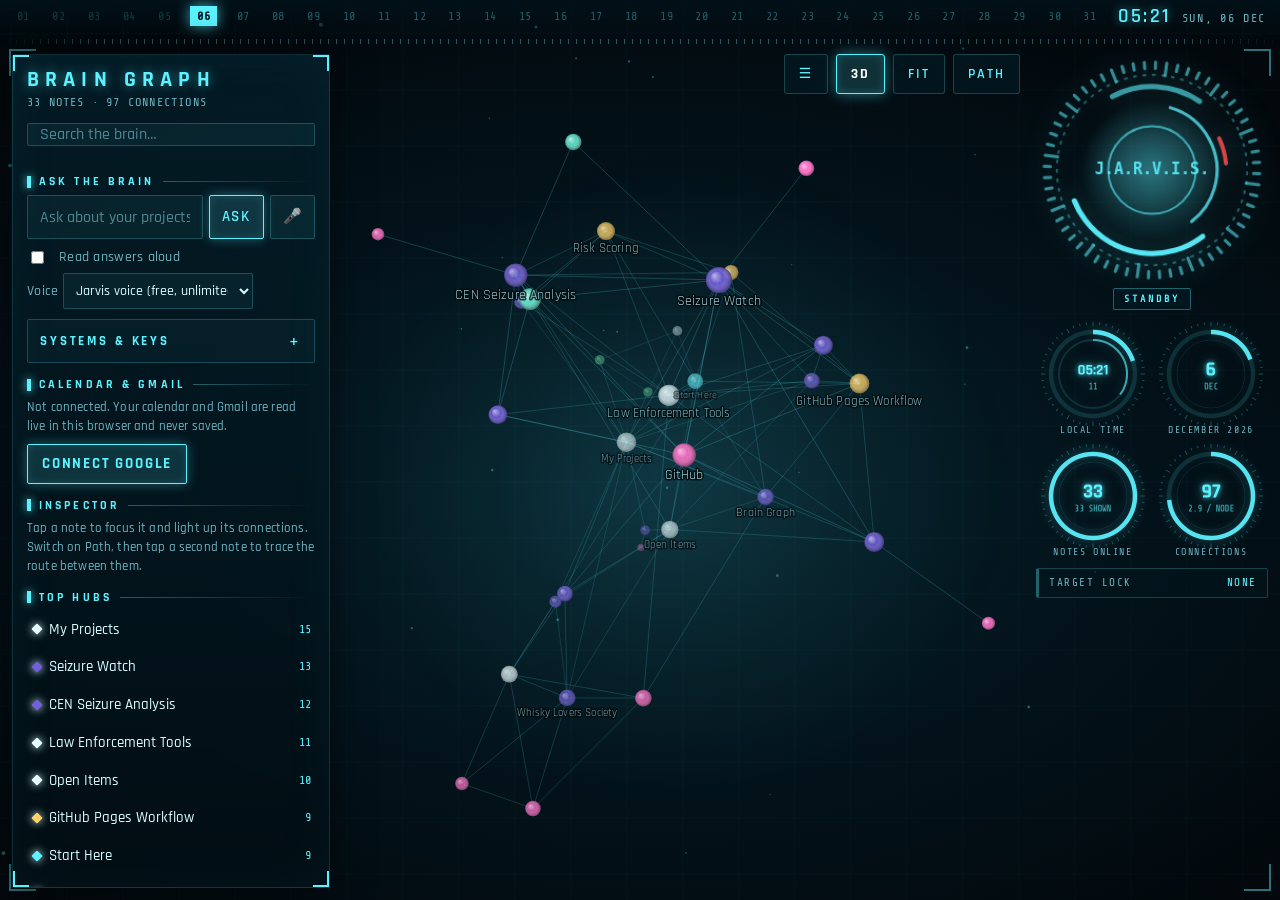
==== site/index.html @ 8e0b2a88 "Voice: never select the iPad "playback" audio session; open the mic in auto, retry as play-and-recor" ====
<!doctype html>
<html lang="en">
<head>
<meta charset="utf-8">
<meta name="viewport" content="width=device-width, initial-scale=1, viewport-fit=cover, maximum-scale=1">
<meta name="apple-mobile-web-app-capable" content="yes">
<meta name="apple-mobile-web-app-status-bar-style" content="black-translucent">
<meta name="apple-mobile-web-app-title" content="Brain">
<meta name="theme-color" content="#07090d">
<title>Brain Graph</title>
<link rel="preconnect" href="https://fonts.googleapis.com"><link rel="preconnect" href="https://fonts.gstatic.com" crossorigin>
<link rel="stylesheet" href="https://fonts.googleapis.com/css2?family=Rajdhani:wght@500;600;700&family=Share+Tech+Mono&display=swap">
<link rel="stylesheet" href="style.css?v=58">
<link rel="stylesheet" href="hud.css?v=58">
</head>
<body>
<canvas id="hudbg"></canvas>
<canvas id="c"></canvas>

<div id="ruler" aria-hidden="true">
  <div id="days"></div>
  <div id="clock"><b id="clockT">--:--</b><span id="clockD"></span></div>
</div>

<div id="bar">
  <button id="btnPanel" title="Panel" aria-label="Toggle panel">☰</button>
  <button id="btn3d" title="3D view on/off" aria-pressed="true">3D</button>
  <button id="btnFit" title="Fit all">Fit</button>
  <button id="btnPath" title="Path mode: tap two notes to trace the route" aria-pressed="false">Path</button>
</div>


<div id="rail">
<button id="orb" type="button" aria-label="J.A.R.V.I.S. voice: tap to talk" title="Tap to talk">
  <canvas id="orbc" width="220" height="220"></canvas>
  <span id="orbState">STANDBY</span>
</button>
  <div class="gauges" aria-hidden="true">
    <figure><canvas class="gc" data-k="time"></canvas><figcaption>LOCAL TIME</figcaption></figure>
    <figure><canvas class="gc" data-k="date"></canvas><figcaption id="capDate">DATE</figcaption></figure>
    <figure><canvas class="gc" data-k="notes"></canvas><figcaption>NOTES ONLINE</figcaption></figure>
    <figure><canvas class="gc" data-k="links"></canvas><figcaption>CONNECTIONS</figcaption></figure>
  </div>
  <div class="lock" id="lock" aria-live="polite">TARGET LOCK <b>NONE</b></div>
  <div class="feeds" id="feeds" hidden>
    <div class="fh">MARKETS</div><div id="fMarkets"></div>
    <div class="fh">HEADLINES</div><div id="fNews"></div>
  </div>
</div>

<aside id="panel">
  <header>
    <h1>Brain Graph</h1>
    <div id="stats">loading…</div>
  </header>

  <input id="search" type="search" placeholder="Search the brain…" autocomplete="off" autocapitalize="off" spellcheck="false">
  <div id="results"></div>

  <section id="ask">
    <h2>Ask the brain</h2>
    <div id="answer"></div>
    <form id="askForm">
      <input id="askInput" type="text" placeholder="Ask about your projects…" enterkeyhint="send" autocomplete="off">
      <button type="submit" id="askGo">Ask</button>
      <button type="button" id="askMic" title="Speak">🎤</button>
    </form>
    <label class="inline"><input type="checkbox" id="speak"> Read answers aloud</label>
    <label class="voice">Voice <select id="voice" aria-label="Jarvis voice"></select></label>
    <details id="cfg" class="cfg"><summary>Systems &amp; keys</summary>
    <div class="gkbox">
      <div class="clabel2">Free AI key (Groq or Gemini)</div>
      <input id="gkKey" type="password" placeholder="gsk_... or AIza..." autocomplete="off" autocapitalize="off" spellcheck="false">
      <div class="grow"><button type="button" id="gkSave" class="gbtn">Save key</button><button type="button" id="gkClear" class="gbtn" hidden>Remove</button></div>
      <p id="gkStatus" class="voice"></p>
    </div>
    <div class="gkbox">
      <div class="clabel2">Ollama (free AI on your own PC, offline)</div>
      <input id="olUrl" type="url" placeholder="http://localhost:11434" autocomplete="off" autocapitalize="off" spellcheck="false">
      <select id="olPick" aria-label="Ollama model" hidden></select>
      <div class="grow"><button type="button" id="olSave" class="gbtn">Save and test</button><button type="button" id="olClear" class="gbtn" hidden>Turn off</button></div>
      <p id="olStatus" class="voice"></p>
    </div>
    <div class="gkbox">
      <div class="clabel2">ElevenLabs key (optional, realistic British Jarvis voice)</div>
      <input id="xiKey" type="password" placeholder="ElevenLabs API key (sk_...)" autocomplete="off" autocapitalize="off" spellcheck="false">
      <div class="grow"><button type="button" id="xiSave" class="gbtn">Save key</button><button type="button" id="xiClear" class="gbtn" hidden>Remove</button></div>
      <p id="xiStatus" class="voice"></p>
    </div>
    <div class="gkbox vsbox">
      <div class="clabel2">VoiceStudio (your own PC, optional)</div>
      <input id="vsUrl" type="url" placeholder="http://localhost:3900" autocomplete="off" autocapitalize="off" spellcheck="false">
      <select id="vsPick" aria-label="VoiceStudio voice" hidden></select>
      <input id="vsVoice" type="text" placeholder="Voice ID (or pick one above)" autocomplete="off" autocapitalize="off" spellcheck="false">
      <input id="vsKey" type="password" placeholder="API key (only if you set one)" autocomplete="off" autocapitalize="off" spellcheck="false">
      <label class="inline"><input type="checkbox" id="vsListen"> Also use VoiceStudio to hear me (speech to text)</label>
      <div class="grow"><button type="button" id="vsSave" class="gbtn">Save and test</button><button type="button" id="vsClear" class="gbtn" hidden>Remove</button></div>
      <p id="vsStatus" class="voice"></p>
    </div>
    <p id="voiceStatus" class="voice" style="color:#9fb3c8">Tap the orb to talk.</p>
    <pre id="vlog" class="voice" style="color:#7d8fa3;font:10px/1.4 ui-monospace,Menlo,monospace;white-space:pre-wrap;margin:4px 0 8px">Voice log appears here.</pre>
    <label class="voice">Microphone <select id="mic" aria-label="Microphone"><option value="">Default (tap the orb to list)</option></select></label>
    <div id="wakeBox" class="gkbox">
      <label class="inline"><input type="checkbox" id="wakeOn"> Wake Jarvis by voice (page must stay open)</label>
      <input id="wakePhrase" type="text" placeholder="hey jarvis" autocomplete="off" autocapitalize="off" spellcheck="false" aria-label="Wake phrase">
      <label class="inline"><input type="checkbox" id="wakeAny"> Desk mode: answer anything I say (no wake phrase)</label>
      <p id="wakeStatus" class="voice"></p>
    </div>
    </details>
    <div id="evcard" hidden>
      <div class="clabel">Calendar event (nothing is added until you tap Add)</div>
      <input id="eTitle" type="text" placeholder="Title" autocomplete="off">
      <label class="elab">Starts <input id="eStart" type="datetime-local"></label>
      <label class="elab">Ends <input id="eEnd" type="datetime-local"></label>
      <input id="eLoc" type="text" placeholder="Location (optional)" autocomplete="off">
      <div class="grow">
        <button type="button" id="eAdd" class="gbtn">Add</button>
        <button type="button" id="eCancel" class="gbtn">Discard</button>
      </div>
    </div>
  </section>

  <section id="google">
    <h2>Calendar &amp; Gmail</h2>
    <div id="gStatus" class="hint">Not connected.</div>
    <div id="gAgenda"></div>
    <div class="grow">
      <button type="button" id="gConnect" class="gbtn">Connect Google</button>
      <button type="button" id="gRefresh" class="gbtn" hidden>Refresh</button>
      <button type="button" id="gOut" class="gbtn" hidden>Sign out</button>
    </div>
    <div id="compose" hidden>
      <div class="clabel">Draft email (nothing is sent until you tap Send)</div>
      <input id="cTo" type="email" placeholder="To (email address)" autocomplete="off" autocapitalize="off" spellcheck="false">
      <input id="cSubj" type="text" placeholder="Subject" autocomplete="off">
      <textarea id="cBody" rows="8" placeholder="Message"></textarea>
      <div class="grow">
        <button type="button" id="cSend" class="gbtn">Send</button>
        <button type="button" id="cSave" class="gbtn">Save draft</button>
        <button type="button" id="cCancel" class="gbtn">Discard</button>
      </div>
    </div>
  </section>

  <section>
    <h2>Inspector</h2>
    <div id="inspector"></div>
  </section>

  <section>
    <h2>Top hubs</h2>
    <div id="hubs"></div>
  </section>

  <section>
    <h2>Filter</h2>
    <div id="filters"></div>
  </section>

  <section>
    <h2>Forces</h2>
    <label>Repel <input id="repel" type="range" min="60" max="1200" value="300"></label>
    <label>Link length <input id="linklen" type="range" min="15" max="150" value="45"></label>
  </section>
</aside>

<div id="toast"></div>
<script src="config.js?v=58"></script>
<script src="app.js?v=58"></script>
<script src="hud.js?v=58"></script>
<script>
/* self-update: if Safari served an old copy of this page, reload once with a fresh address */
(function () { try {
  var el = document.querySelector('script[src^="app.js"]'), cur = (el.getAttribute('src').match(/[?]v=([0-9a-zA-Z]+)/) || [])[1];
  fetch('index.html?cb=' + Date.now(), { cache: 'no-store' }).then(function (r) { return r.text(); }).then(function (t) {
    var m = t.match(new RegExp('app\\.js[?]v=([0-9a-zA-Z]+)'));
    if (m && cur && m[1] !== cur) { var u = new URL(location.href); if (u.searchParams.get('r') !== m[1]) { u.searchParams.set('r', m[1]); location.replace(u.toString()); } }
  }).catch(function () {});
} catch (e) {} })();
</script>
</body>
</html>
---- site/style.css ----
:root {
  --bg: #07090d;
  --panel: rgba(16, 20, 27, .92);
  --line: rgba(255, 255, 255, .08);
  --text: #e6e9ef;
  --muted: #8b93a3;
  --accent: #4ade80;
}
* { box-sizing: border-box; -webkit-tap-highlight-color: transparent; }
html, body {
  margin: 0; height: 100%; background: var(--bg); color: var(--text);
  font: 14px/1.45 -apple-system, BlinkMacSystemFont, "SF Pro Text", system-ui, sans-serif;
  overflow: hidden; overscroll-behavior: none;
}
canvas {
  position: fixed; inset: 0; display: block;
  touch-action: none; user-select: none; -webkit-user-select: none; cursor: grab;
}

#bar {
  position: fixed; top: calc(12px + env(safe-area-inset-top)); right: calc(12px + env(safe-area-inset-right));
  display: flex; gap: 8px; z-index: 5;
}
#bar button, .chip, #results button, #inspector button, #hubs button {
  font: inherit; color: var(--text); cursor: pointer;
}
#bar button {
  min-width: 44px; height: 44px; padding: 0 14px; border-radius: 12px;
  background: var(--panel); border: 1px solid var(--line); backdrop-filter: blur(10px);
}
#bar button[aria-pressed="true"] { background: var(--accent); color: #04130a; border-color: var(--accent); font-weight: 600; }

#panel {
  position: fixed; z-index: 4; display: flex; flex-direction: column; gap: 12px;
  background: var(--panel); border: 1px solid var(--line); backdrop-filter: blur(14px);
  padding: 14px; overflow-y: auto; -webkit-overflow-scrolling: touch;
  top: calc(12px + env(safe-area-inset-top)); left: calc(12px + env(safe-area-inset-left));
  bottom: 12px; width: 300px; border-radius: 16px; transition: transform .25s ease;
}
#panel.closed { transform: translateX(-120%); }
header h1 { font-size: 16px; margin: 0; letter-spacing: .04em; text-transform: uppercase; }
#stats { color: var(--muted); font-size: 12px; }
section h2 { margin: 0 0 6px; font-size: 11px; letter-spacing: .12em; text-transform: uppercase; color: var(--muted); font-weight: 600; }

#search {
  width: 100%; height: 44px; padding: 0 12px; border-radius: 10px; font: inherit; font-size: 16px;
  background: rgba(255, 255, 255, .05); border: 1px solid var(--line); color: var(--text);
}
#results { display: flex; flex-direction: column; }
#results button, #hubs button {
  display: flex; align-items: center; gap: 8px; width: 100%; text-align: left;
  background: none; border: 0; padding: 8px 4px; border-radius: 8px;
}
#results button:active, #hubs button:active, #hubs button:hover, #results button:hover { background: rgba(255, 255, 255, .06); }
.dot { width: 9px; height: 9px; border-radius: 50%; flex: none; }
.count { margin-left: auto; color: var(--muted); font-variant-numeric: tabular-nums; font-size: 12px; }

#inspector .hint { color: var(--muted); margin: 0; font-size: 13px; }
#inspector h3 { margin: 0 0 4px; font-size: 16px; }
#inspector .meta { display: flex; align-items: center; gap: 8px; color: var(--muted); font-size: 12px; margin-bottom: 8px; }
#inspector .excerpt { margin: 0 0 10px; color: #c3c9d6; font-size: 13px; }
#inspector .links, #inspector .path { display: flex; flex-wrap: wrap; gap: 6px; margin-bottom: 8px; }
#inspector .links button, #inspector .path button {
  background: rgba(255, 255, 255, .06); border: 1px solid var(--line); border-radius: 999px; padding: 5px 10px; font-size: 12px;
}
#inspector .path .arrow { color: var(--accent); align-self: center; }
#inspector .label { color: var(--muted); font-size: 11px; text-transform: uppercase; letter-spacing: .1em; margin: 6px 0 4px; }

#filters { display: flex; flex-wrap: wrap; gap: 6px; }
.chip {
  display: inline-flex; align-items: center; gap: 6px; padding: 7px 11px; min-height: 36px;
  border-radius: 999px; background: rgba(255, 255, 255, .06); border: 1px solid var(--line);
}
.chip.off { opacity: .35; }
.chip small { color: var(--muted); }

label { display: flex; align-items: center; justify-content: space-between; gap: 12px; color: var(--muted); font-size: 13px; margin: 8px 0; }
input[type=range] { flex: 1; max-width: 170px; accent-color: var(--accent); height: 28px; }

#answer { white-space: pre-wrap; font-size: 14px; margin-bottom: 8px; max-height: 38vh; overflow-y: auto; }
#answer:empty { display: none; }
#answer .muted { color: var(--muted); }
#answer .err { color: #fca5a5; }
#answer button {
  font: inherit; font-size: 13px; color: var(--accent); background: rgba(74, 222, 128, .12);
  border: 1px solid rgba(74, 222, 128, .35); border-radius: 999px; padding: 1px 9px; cursor: pointer;
}
#askForm { display: flex; gap: 6px; }
#askInput {
  flex: 1; min-width: 0; height: 44px; padding: 0 12px; border-radius: 10px; font: inherit; font-size: 16px;
  background: rgba(255, 255, 255, .05); border: 1px solid var(--line); color: var(--text);
}
#askForm button {
  height: 44px; min-width: 44px; padding: 0 12px; border-radius: 10px; font: inherit; color: var(--text);
  background: rgba(255, 255, 255, .08); border: 1px solid var(--line); cursor: pointer;
}
#askGo { background: var(--accent) !important; color: #04130a !important; font-weight: 600; border-color: var(--accent) !important; }
#askForm button:disabled, #askInput:disabled { opacity: .45; }
#askMic.on { background: #ef4444 !important; }
label.inline { justify-content: flex-start; margin: 8px 0 0; font-size: 12px; }

#toast {
  position: fixed; left: 50%; bottom: calc(20px + env(safe-area-inset-bottom)); transform: translate(-50%, 20px);
  background: var(--panel); border: 1px solid var(--line); padding: 10px 16px; border-radius: 12px;
  opacity: 0; pointer-events: none; transition: all .25s; z-index: 10; max-width: 90vw;
}
#toast.show { opacity: 1; transform: translate(-50%, 0); }

@media (max-width: 759px) {
  #panel {
    top: auto; left: 0; right: 0; bottom: 0; width: auto; max-height: 42vh;
    border-radius: 18px 18px 0 0; padding-bottom: calc(14px + env(safe-area-inset-bottom));
  }
  #panel.closed { transform: translateY(110%); }
}

/* ---------- J.A.R.V.I.S. orb ---------- */
#orb {
  position: fixed; z-index: 5; width: clamp(140px, 15vw, 200px); padding: 0; border: 0; background: none; cursor: pointer;
  top: 50%; transform: translateY(-50%); right: calc(12px + env(safe-area-inset-right));
  display: flex; flex-direction: column; align-items: center; gap: 2px; color: var(--accent);
}
#orbc { position: static; inset: auto; width: 100%; height: auto; aspect-ratio: 1; image-rendering: auto; display: block; cursor: pointer; touch-action: manipulation; filter: drop-shadow(0 0 10px rgba(74, 222, 128, .35)); }
#orbState {
  font: 600 9px/1 ui-monospace, "SF Mono", Menlo, monospace; letter-spacing: .22em; color: var(--muted);
  background: var(--panel); border: 1px solid var(--line); border-radius: 999px; padding: 4px 8px;
}
#orb[data-state="listening"] #orbState { color: #38bdf8; }
#orb[data-state="thinking"] #orbState { color: #fbbf24; }
#orb[data-state="speaking"] #orbState { color: var(--accent); }
#orb.live #orbc { filter: drop-shadow(0 0 16px rgba(56, 189, 248, .6)); }
#orb.live #orbState { border-color: rgba(56, 189, 248, .5); }

label.voice { margin: 6px 0 0; font-size: 12px; display: block; }
label.voice select { max-width: 100%; }
#voice { flex: 1; min-width: 0; max-width: 190px; height: 36px; border-radius: 10px; font: inherit; font-size: 14px; color: var(--text); background: rgba(255, 255, 255, .06); border: 1px solid var(--line); padding: 0 8px; }

#google .hint { color: var(--muted); font-size: 13px; margin: 0 0 8px; }
#gAgenda { font-size: 13px; color: #c3c9d6; margin-bottom: 8px; }
#gAgenda .ev { display: flex; gap: 8px; padding: 3px 0; }
#gAgenda .ev b { color: var(--accent); font-weight: 600; flex: none; min-width: 74px; font-variant-numeric: tabular-nums; }
#gAgenda .mail { color: var(--muted); margin-top: 4px; }
#google .grow { display: flex; flex-wrap: wrap; gap: 6px; }
.gbtn { height: 40px; padding: 0 14px; border-radius: 10px; font: inherit; color: var(--text); background: rgba(255,255,255,.08); border: 1px solid var(--line); cursor: pointer; }
.gbtn:not([hidden]):first-child { background: var(--accent); color: #04130a; border-color: var(--accent); font-weight: 600; }
.gbtn[hidden] { display: none; }

#compose { margin-top: 12px; display: flex; flex-direction: column; gap: 8px; }
#compose[hidden] { display: none; }
#compose .clabel { color: var(--muted); font-size: 11px; letter-spacing: .1em; text-transform: uppercase; }
#compose input, #compose textarea { width: 100%; padding: 10px 12px; border-radius: 10px; font: inherit; font-size: 16px; color: var(--text); background: rgba(255,255,255,.05); border: 1px solid var(--line); resize: vertical; }
#compose input { height: 44px; padding-top: 0; padding-bottom: 0; }
#compose .gbtn:disabled { opacity: .5; }

#evcard { margin-top: 12px; display: flex; flex-direction: column; gap: 8px; }
#evcard[hidden] { display: none; }
#evcard .clabel { color: var(--muted); font-size: 11px; letter-spacing: .1em; text-transform: uppercase; }
#evcard input { width: 100%; padding: 10px 12px; border-radius: 10px; font: inherit; font-size: 16px; color: var(--text); background: rgba(255,255,255,.05); border: 1px solid var(--line); min-height: 44px; }
#evcard .elab { font-size: 12px; color: var(--muted); display: flex; flex-direction: column; gap: 4px; }

.gkbox { margin-top: 10px; display: flex; flex-direction: column; gap: 6px; }
.gkbox .clabel2 { color: var(--muted); font-size: 11px; letter-spacing: .1em; text-transform: uppercase; }
.gkbox input { width: 100%; padding: 10px 12px; border-radius: 10px; font: inherit; font-size: 16px; color: var(--text); background: rgba(255,255,255,.05); border: 1px solid var(--line); min-height: 44px; }

/* VoiceStudio settings box */
.gkbox .grow { display: flex; flex-wrap: wrap; gap: 6px; }
.vsbox label.inline { display: flex; align-items: center; gap: 8px; margin: 2px 0; font-size: 12px; }
.vsbox label.inline input[type="checkbox"] { width: auto; min-height: 0; padding: 0; }
.vsbox .voice { margin: 2px 0 0; }

/* answers: headings, lists and follow-up buttons */
#answer .md-p, #answer .md-li { margin: 0 0 6px; white-space: normal; }
#answer .md-h { margin: 10px 0 4px; font-weight: 700; color: var(--accent); }
#answer .md-li { position: relative; padding-left: 1.5em; }
#answer .md-li::before { content: attr(data-mark); position: absolute; left: 0; color: var(--accent); }
#answer code { font-family: ui-monospace, Menlo, monospace; font-size: .92em; }
#answer .md-follow { display: flex; flex-wrap: wrap; gap: 8px; margin: 10px 0 2px; }
#answer .md-follow button { min-height: 36px; padding: 6px 14px; cursor: pointer; }
---- site/hud.css ----
/* ============================================================
   J.A.R.V.I.S. HUD skin for Brain Graph (loads after style.css)
   Cyan Stark-style heads-up display: glass panels with corner
   brackets, ruler across the top, ring gauges on the right.
   ============================================================ */
:root {
  --bg: #02080c;
  --panel: rgba(3, 20, 28, .80);
  --line: rgba(92, 242, 255, .22);
  --text: #d6fbff;
  --muted: #6db3bf;
  --accent: #5cf2ff;
  --hud: #5cf2ff;
  --hud-dim: rgba(92, 242, 255, .35);
  --warn: #ff4d4d;
  --head: "Rajdhani", "SF Pro Display", system-ui, sans-serif;
  --mono: "Share Tech Mono", ui-monospace, "SF Mono", Menlo, monospace;
  --rail-w: 232px;
}
html, body {
  background: radial-gradient(ellipse 70% 60% at 50% 55%, #07242e 0%, #03121a 55%, #02080c 100%) fixed;
  font-family: var(--head); font-size: 15px; font-weight: 500; letter-spacing: .01em;
}
#hudbg { z-index: 0; pointer-events: none; cursor: default; }
#c { z-index: 1; }

/* ---------- top ruler (day scale + clock) ---------- */
#ruler {
  position: fixed; z-index: 3; top: 0; left: 0; right: 0; height: 44px; display: flex; align-items: flex-start;
  padding: calc(6px + env(safe-area-inset-top)) 14px 0; gap: 18px; pointer-events: none;
  background: linear-gradient(180deg, rgba(2, 18, 26, .92), rgba(2, 18, 26, 0));
  font: 12px/1 var(--mono); color: var(--hud-dim);
}
#ruler::after {
  content: ""; position: absolute; left: 0; right: 0; bottom: 0; height: 5px;
  background: repeating-linear-gradient(90deg, var(--hud-dim) 0 1px, transparent 1px 8px);
  mask-image: linear-gradient(90deg, transparent, #000 8%, #000 92%, transparent);
  -webkit-mask-image: linear-gradient(90deg, transparent, #000 8%, #000 92%, transparent);
}
#days { flex: 1; display: flex; justify-content: space-between; min-width: 0; }
#days span { padding: 4px 3px; letter-spacing: .04em; }
#days span.past { opacity: .55; }
#days span.on {
  color: #00151b; background: var(--accent); box-shadow: 0 0 14px rgba(92, 242, 255, .7);
  padding: 4px 7px; font-weight: 700;
}
#clock { display: flex; align-items: baseline; gap: 10px; color: var(--accent); white-space: nowrap; }
#clock b { font: 600 20px/1 var(--head); letter-spacing: .12em; text-shadow: 0 0 10px rgba(92, 242, 255, .6); }
#clock span { color: var(--muted); letter-spacing: .14em; }

/* ---------- buttons ---------- */
#bar { top: calc(54px + env(safe-area-inset-top)); right: calc(var(--rail-w) + 28px); }
#bar button {
  background: rgba(3, 24, 33, .8); border: 1px solid var(--line); border-radius: 3px; color: var(--accent);
  font: 600 14px var(--head); letter-spacing: .14em; text-transform: uppercase; height: 40px; min-width: 40px;
}
#bar button:hover { border-color: var(--accent); }
#bar button[aria-pressed="true"] {
  background: rgba(92, 242, 255, .16); color: #fff; border-color: var(--accent);
  box-shadow: 0 0 14px rgba(92, 242, 255, .45), inset 0 0 10px rgba(92, 242, 255, .2); font-weight: 700;
}

/* ---------- left glass panel with corner brackets ---------- */
#panel {
  --b: 16px;
  top: calc(54px + env(safe-area-inset-top)); width: 318px; border-radius: 2px; gap: 14px;
  border: 1px solid rgba(92, 242, 255, .14);
  background:
    linear-gradient(var(--hud), var(--hud)) top left / var(--b) 2px no-repeat,
    linear-gradient(var(--hud), var(--hud)) top left / 2px var(--b) no-repeat,
    linear-gradient(var(--hud), var(--hud)) top right / var(--b) 2px no-repeat,
    linear-gradient(var(--hud), var(--hud)) top right / 2px var(--b) no-repeat,
    linear-gradient(var(--hud), var(--hud)) bottom left / var(--b) 2px no-repeat,
    linear-gradient(var(--hud), var(--hud)) bottom left / 2px var(--b) no-repeat,
    linear-gradient(var(--hud), var(--hud)) bottom right / var(--b) 2px no-repeat,
    linear-gradient(var(--hud), var(--hud)) bottom right / 2px var(--b) no-repeat,
    linear-gradient(180deg, rgba(4, 30, 41, .82), rgba(2, 14, 20, .88));
  box-shadow: 0 0 40px rgba(0, 0, 0, .5), inset 0 0 60px rgba(92, 242, 255, .04);
  scrollbar-width: thin; scrollbar-color: var(--hud-dim) transparent;
}
#panel::-webkit-scrollbar { width: 4px; }
#panel::-webkit-scrollbar-thumb { background: var(--hud-dim); }
header h1 { font: 700 22px/1 var(--head); letter-spacing: .28em; color: var(--accent); text-shadow: 0 0 12px rgba(92, 242, 255, .55); }
#stats { font: 12px var(--mono); letter-spacing: .1em; color: var(--muted); margin-top: 4px; text-transform: uppercase; }

section h2 {
  display: flex; align-items: center; gap: 8px; font: 700 12px var(--head); letter-spacing: .26em; color: var(--accent);
}
section h2::before { content: ""; width: 4px; height: 12px; background: var(--accent); box-shadow: 0 0 8px var(--accent); }
section h2::after { content: ""; flex: 1; height: 1px; background: linear-gradient(90deg, var(--hud-dim), transparent); }

#search, #askInput, .gkbox input, #compose input, #compose textarea, #evcard input, #voice, select {
  border-radius: 2px; background: rgba(92, 242, 255, .05); border: 1px solid var(--line); color: var(--text);
  font-family: var(--head); font-weight: 500;
}
#search:focus, #askInput:focus, .gkbox input:focus, input:focus, textarea:focus, select:focus {
  outline: none; border-color: var(--accent); box-shadow: 0 0 12px rgba(92, 242, 255, .3);
}
::placeholder { color: rgba(109, 179, 191, .7); }

/* primary actions: glowing outline instead of a solid green block */
#askGo, .gbtn:not([hidden]):first-child {
  background: rgba(92, 242, 255, .14) !important; color: var(--accent) !important; border: 1px solid var(--accent) !important;
  box-shadow: 0 0 12px rgba(92, 242, 255, .35), inset 0 0 8px rgba(92, 242, 255, .15); text-transform: uppercase; letter-spacing: .12em;
  font-weight: 700;
}
#askForm button, .gbtn { border-radius: 2px; font-family: var(--head); font-weight: 600; background: rgba(92, 242, 255, .07); color: var(--text); }
#askMic.on { background: var(--warn) !important; box-shadow: 0 0 14px rgba(255, 77, 77, .6); }

.chip, #inspector .links button, #inspector .path button {
  border-radius: 2px; background: rgba(92, 242, 255, .06); border: 1px solid var(--line); font-family: var(--head); font-weight: 600;
}
.chip:hover, #inspector .links button:hover { border-color: var(--accent); }
.chip.off { opacity: .3; }
#results button:hover, #hubs button:hover { background: rgba(92, 242, 255, .09); }
#hubs button { border-left: 2px solid transparent; }
#hubs button:hover { border-left-color: var(--accent); }
.count, .chip small { font-family: var(--mono); color: var(--accent); }
.dot { box-shadow: 0 0 8px currentColor; border-radius: 1px; transform: rotate(45deg); width: 8px; height: 8px; }

#inspector h3 { font: 700 19px var(--head); letter-spacing: .06em; color: #fff; text-shadow: 0 0 10px rgba(92, 242, 255, .5); }
#inspector .excerpt { color: #b4e6ee; }
#inspector .label { font-family: var(--mono); color: var(--accent); }
#answer .err { color: #ff8a8a; }
#answer button { border-radius: 2px; color: var(--accent); background: rgba(92, 242, 255, .1); border-color: var(--hud-dim); }
input[type=range] { accent-color: var(--accent); }
label { font-family: var(--mono); font-size: 12px; letter-spacing: .06em; text-transform: uppercase; }
label.inline, label.voice { text-transform: none; font-family: var(--head); font-size: 14px; letter-spacing: .02em; }
.gkbox .clabel2, #compose .clabel, #evcard .clabel { font-family: var(--mono); color: var(--accent); letter-spacing: .08em; }
.voice, .hint { font-family: var(--head); }
#vlog { font-family: var(--mono) !important; }

/* settings drawer: all the key boxes live behind one tidy header */
.cfg { margin-top: 10px; border: 1px solid var(--line); background: rgba(92, 242, 255, .03); border-radius: 2px; }
.cfg summary {
  cursor: pointer; list-style: none; padding: 11px 12px; font: 700 13px var(--head); letter-spacing: .22em; text-transform: uppercase; color: var(--accent);
  display: flex; align-items: center; justify-content: space-between;
}
.cfg summary::-webkit-details-marker { display: none; }
.cfg summary::after { content: "+"; font: 400 18px var(--mono); }
.cfg[open] summary::after { content: "–"; }
.cfg[open] summary { border-bottom: 1px solid var(--line); }
.cfg > :not(summary) { margin-left: 12px; margin-right: 12px; }
.cfg > :last-child { margin-bottom: 12px; }

#toast { border-radius: 2px; border-color: var(--accent); color: var(--accent); font-family: var(--mono); box-shadow: 0 0 20px rgba(92, 242, 255, .3); }

/* ---------- right rail: orb, gauges, feeds ---------- */
#rail {
  position: fixed; z-index: 5; right: calc(12px + env(safe-area-inset-right)); top: calc(54px + env(safe-area-inset-top)); bottom: 12px;
  width: var(--rail-w); display: flex; flex-direction: column; align-items: center; gap: 10px; pointer-events: none;
}
#rail #orb {
  position: relative; top: auto; right: auto; transform: none; width: 100%; max-width: 232px; pointer-events: auto; color: var(--accent); flex: none;
}
#orbc { filter: drop-shadow(0 0 14px rgba(92, 242, 255, .45)); }
#orbState { font-family: var(--mono); color: var(--accent); border-radius: 2px; background: rgba(3, 24, 33, .85); border-color: var(--hud-dim); letter-spacing: .3em; font-size: 10px; padding: 5px 10px; }
#orb[data-state="listening"] #orbState { color: #8cc8ff; }
#orb[data-state="thinking"] #orbState { color: #ffc446; }
#orb.live #orbc { filter: drop-shadow(0 0 18px rgba(120, 190, 255, .75)); }

.gauges { display: grid; grid-template-columns: 1fr 1fr; gap: 6px 4px; width: 100%; flex: none; }
.gauges figure { margin: 0; display: flex; flex-direction: column; align-items: center; gap: 0; }
canvas.gc { position: static; inset: auto; width: 108px; height: 108px; cursor: default; touch-action: auto; filter: drop-shadow(0 0 6px rgba(92, 242, 255, .35)); }
.gauges figcaption { font: 10px/1.2 var(--mono); letter-spacing: .16em; color: var(--muted); text-align: center; margin-top: -4px; }

.lock {
  width: 100%; flex: none; padding: 7px 10px; border: 1px solid var(--line); border-left: 3px solid var(--hud-dim); border-radius: 2px;
  font: 11px/1.3 var(--mono); letter-spacing: .14em; color: var(--muted); background: rgba(3, 20, 28, .7);
  display: flex; justify-content: space-between; gap: 8px; text-transform: uppercase;
}
.lock b { color: var(--accent); font-weight: 400; text-align: right; overflow: hidden; text-overflow: ellipsis; white-space: nowrap; }
.lock.on { border-left-color: var(--warn); }
.lock.on b { color: #fff; }

.feeds {
  width: 100%; min-height: 0; overflow: auto; pointer-events: auto; padding: 8px 10px; border: 1px solid var(--line); border-radius: 2px;
  background: rgba(3, 20, 28, .72); scrollbar-width: none;
}
.feeds::-webkit-scrollbar { display: none; }
.feeds[hidden] { display: none; }
.fh { font: 700 11px var(--head); letter-spacing: .26em; color: var(--accent); margin: 2px 0 5px; display: flex; align-items: center; gap: 6px; }
.fh::after { content: ""; flex: 1; height: 1px; background: linear-gradient(90deg, var(--hud-dim), transparent); }
.fq { display: flex; justify-content: space-between; gap: 8px; font: 12px/1.5 var(--mono); color: #b4e6ee; }
.fq .up { color: #4dffb0; } .fq .dn { color: #ff7a7a; }
.fn { display: block; font: 500 13px/1.25 var(--head); color: #cdf6fb; text-decoration: none; margin: 0 0 7px; }
.fn small { display: block; font: 10px var(--mono); letter-spacing: .1em; color: var(--muted); text-transform: uppercase; }
.fn:hover { color: #fff; }

/* ---------- mid-size: keep just the orb ---------- */
@media (max-width: 1099px) {
  :root { --rail-w: 168px; }
  .gauges, .lock, .feeds { display: none; }
  #days span:nth-child(odd):not(.on) { visibility: hidden; }
}
/* ---------- phone: bottom sheet stays, small orb ---------- */
@media (max-width: 759px) {
  :root { --rail-w: 0px; }
  #bar { right: calc(8px + env(safe-area-inset-right)); }
  #rail { top: calc(104px + env(safe-area-inset-top)); bottom: auto; width: 88px; right: calc(8px + env(safe-area-inset-right)); }
  #days { display: none; }
  #ruler { justify-content: flex-end; }
  #panel { top: auto; left: 0; right: 0; bottom: 0; width: auto; --b: 12px; border-radius: 12px 12px 0 0; }
}
@media (prefers-reduced-motion: reduce) { * { animation: none !important; transition: none !important; } }
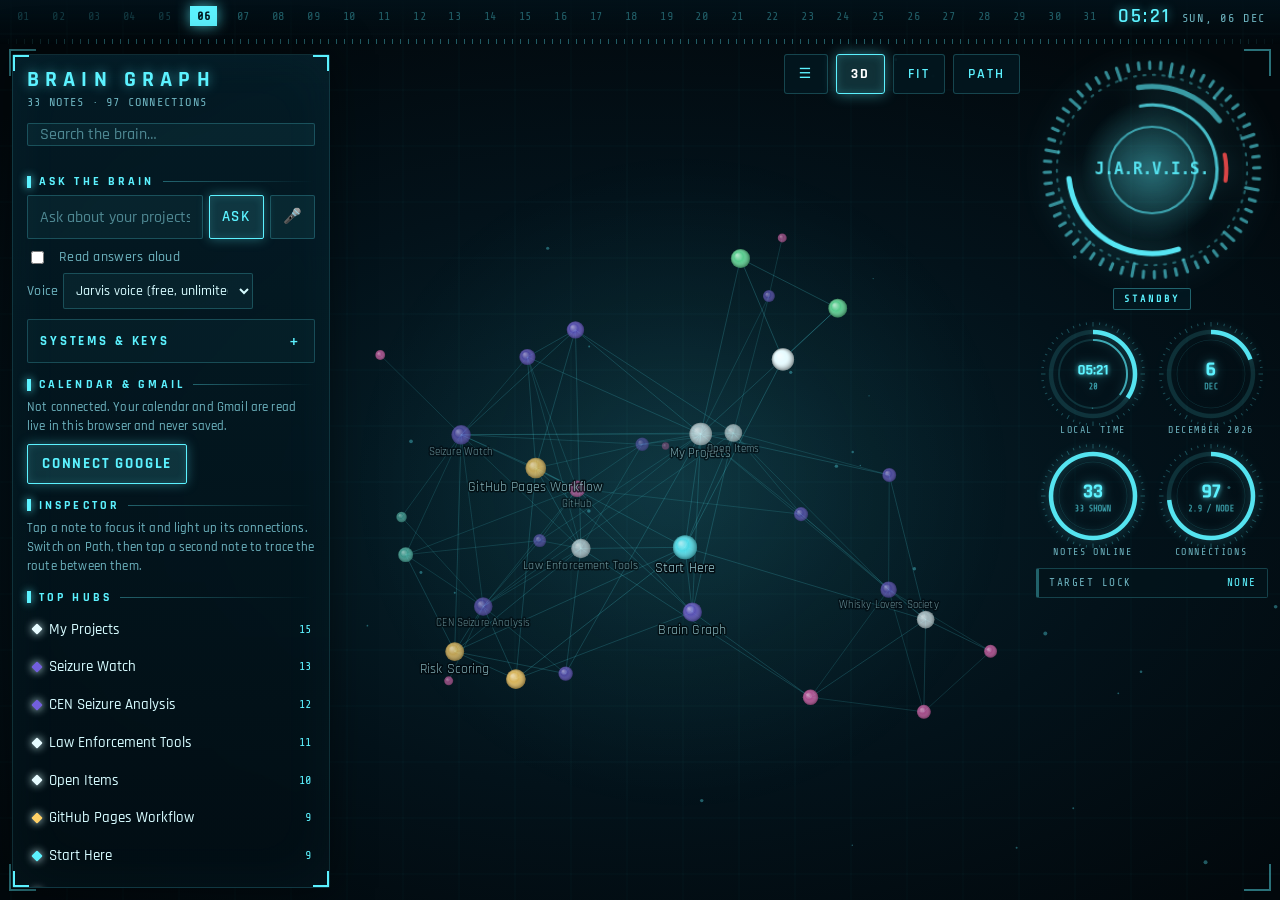
==== commit 9e1464be: "Jarvis: larger text, italics in answers, Whisky channel panel (reads YouTube via the existing Google" ====
--- a/site/index.html
+++ b/site/index.html
@@ -10,8 +10,8 @@
 <title>Brain Graph</title>
 <link rel="preconnect" href="https://fonts.googleapis.com"><link rel="preconnect" href="https://fonts.gstatic.com" crossorigin>
 <link rel="stylesheet" href="https://fonts.googleapis.com/css2?family=Rajdhani:wght@500;600;700&family=Share+Tech+Mono&display=swap">
-<link rel="stylesheet" href="style.css?v=58">
-<link rel="stylesheet" href="hud.css?v=58">
+<link rel="stylesheet" href="style.css?v=60">
+<link rel="stylesheet" href="hud.css?v=60">
 </head>
 <body>
 <canvas id="hudbg"></canvas>
@@ -165,9 +165,9 @@
 </aside>
 
 <div id="toast"></div>
-<script src="config.js?v=58"></script>
-<script src="app.js?v=58"></script>
-<script src="hud.js?v=58"></script>
+<script src="config.js?v=60"></script>
+<script src="app.js?v=60"></script>
+<script src="hud.js?v=60"></script>
 <script>
 /* self-update: if Safari served an old copy of this page, reload once with a fresh address */
 (function () { try {
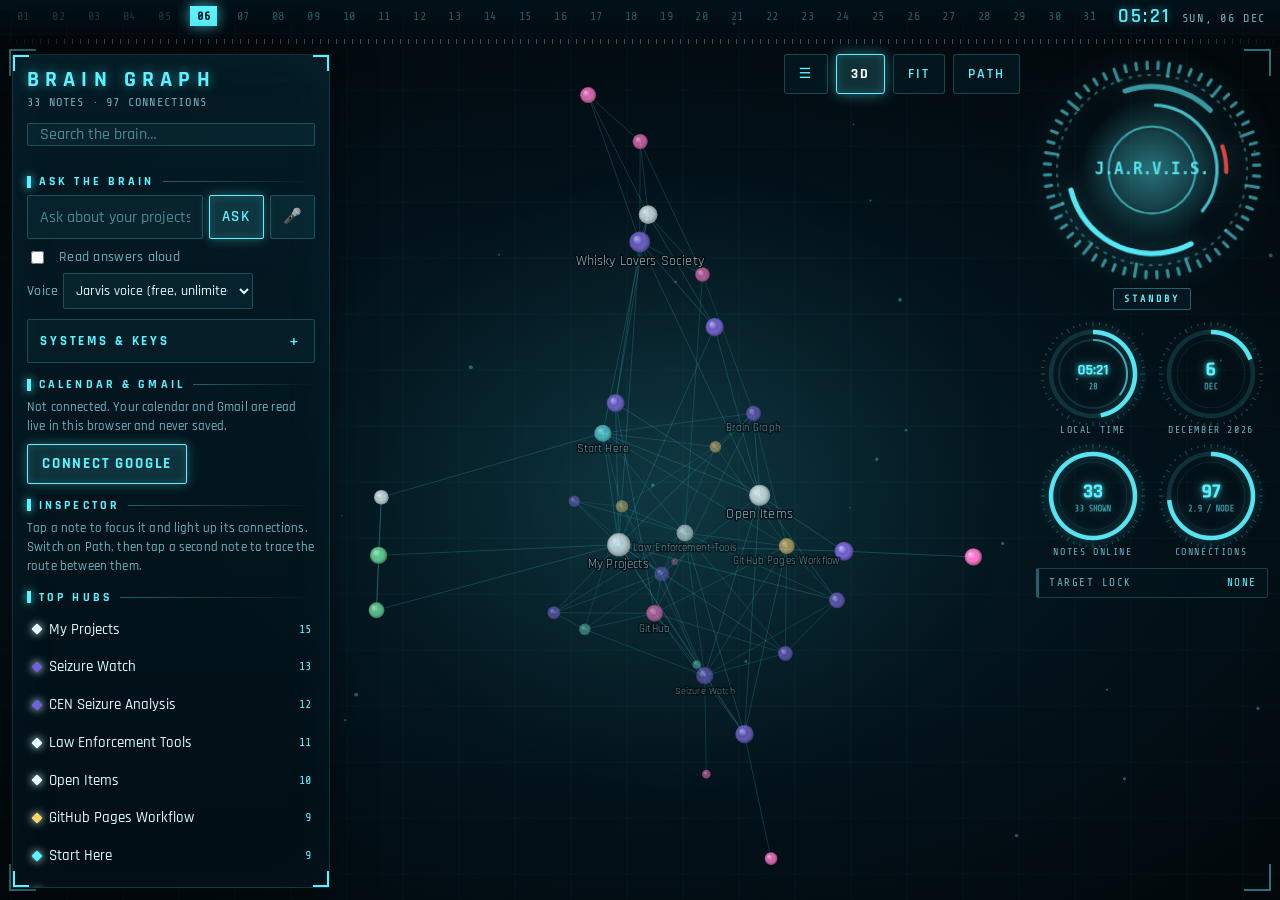
==== commit 12e456ad: "Jarvis: remove the Markets list, keep headlines Co-Authored-By: Claude Sonnet 5.5 <noreply@anthropic" ====
--- a/site/index.html
+++ b/site/index.html
@@ -10,8 +10,8 @@
 <title>Brain Graph</title>
 <link rel="preconnect" href="https://fonts.googleapis.com"><link rel="preconnect" href="https://fonts.gstatic.com" crossorigin>
 <link rel="stylesheet" href="https://fonts.googleapis.com/css2?family=Rajdhani:wght@500;600;700&family=Share+Tech+Mono&display=swap">
-<link rel="stylesheet" href="style.css?v=60">
-<link rel="stylesheet" href="hud.css?v=60">
+<link rel="stylesheet" href="style.css?v=61">
+<link rel="stylesheet" href="hud.css?v=61">
 </head>
 <body>
 <canvas id="hudbg"></canvas>
@@ -165,9 +165,9 @@
 </aside>
 
 <div id="toast"></div>
-<script src="config.js?v=60"></script>
-<script src="app.js?v=60"></script>
-<script src="hud.js?v=60"></script>
+<script src="config.js?v=61"></script>
+<script src="app.js?v=61"></script>
+<script src="hud.js?v=61"></script>
 <script>
 /* self-update: if Safari served an old copy of this page, reload once with a fresh address */
 (function () { try {
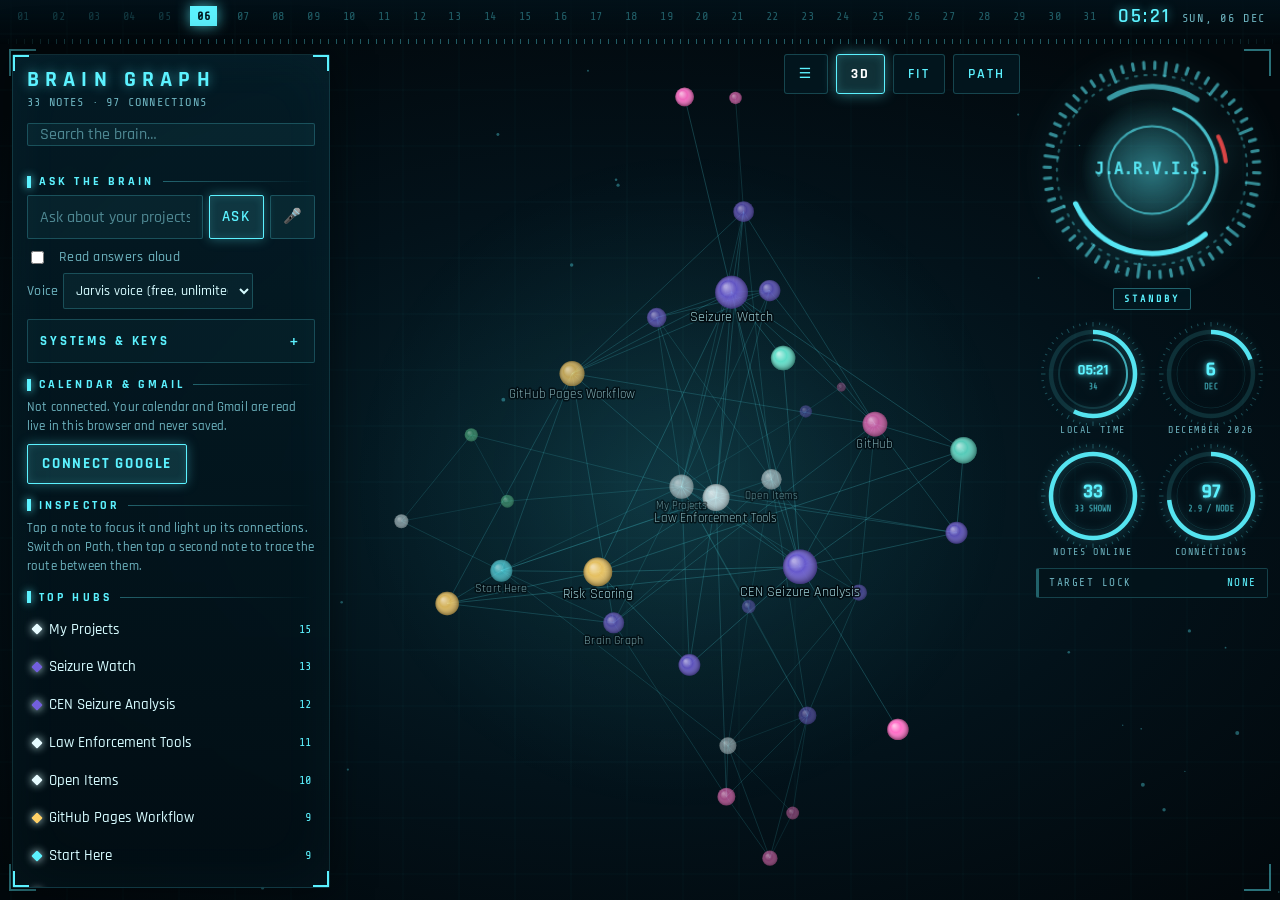
==== commit e1aca15c: "Jarvis: quick-model fallback for every answer; never show the backup service's "add a note" reply Co" ====
--- a/site/index.html
+++ b/site/index.html
@@ -10,8 +10,8 @@
 <title>Brain Graph</title>
 <link rel="preconnect" href="https://fonts.googleapis.com"><link rel="preconnect" href="https://fonts.gstatic.com" crossorigin>
 <link rel="stylesheet" href="https://fonts.googleapis.com/css2?family=Rajdhani:wght@500;600;700&family=Share+Tech+Mono&display=swap">
-<link rel="stylesheet" href="style.css?v=61">
-<link rel="stylesheet" href="hud.css?v=61">
+<link rel="stylesheet" href="style.css?v=62">
+<link rel="stylesheet" href="hud.css?v=62">
 </head>
 <body>
 <canvas id="hudbg"></canvas>
@@ -165,9 +165,9 @@
 </aside>
 
 <div id="toast"></div>
-<script src="config.js?v=61"></script>
-<script src="app.js?v=61"></script>
-<script src="hud.js?v=61"></script>
+<script src="config.js?v=62"></script>
+<script src="app.js?v=62"></script>
+<script src="hud.js?v=62"></script>
 <script>
 /* self-update: if Safari served an old copy of this page, reload once with a fresh address */
 (function () { try {
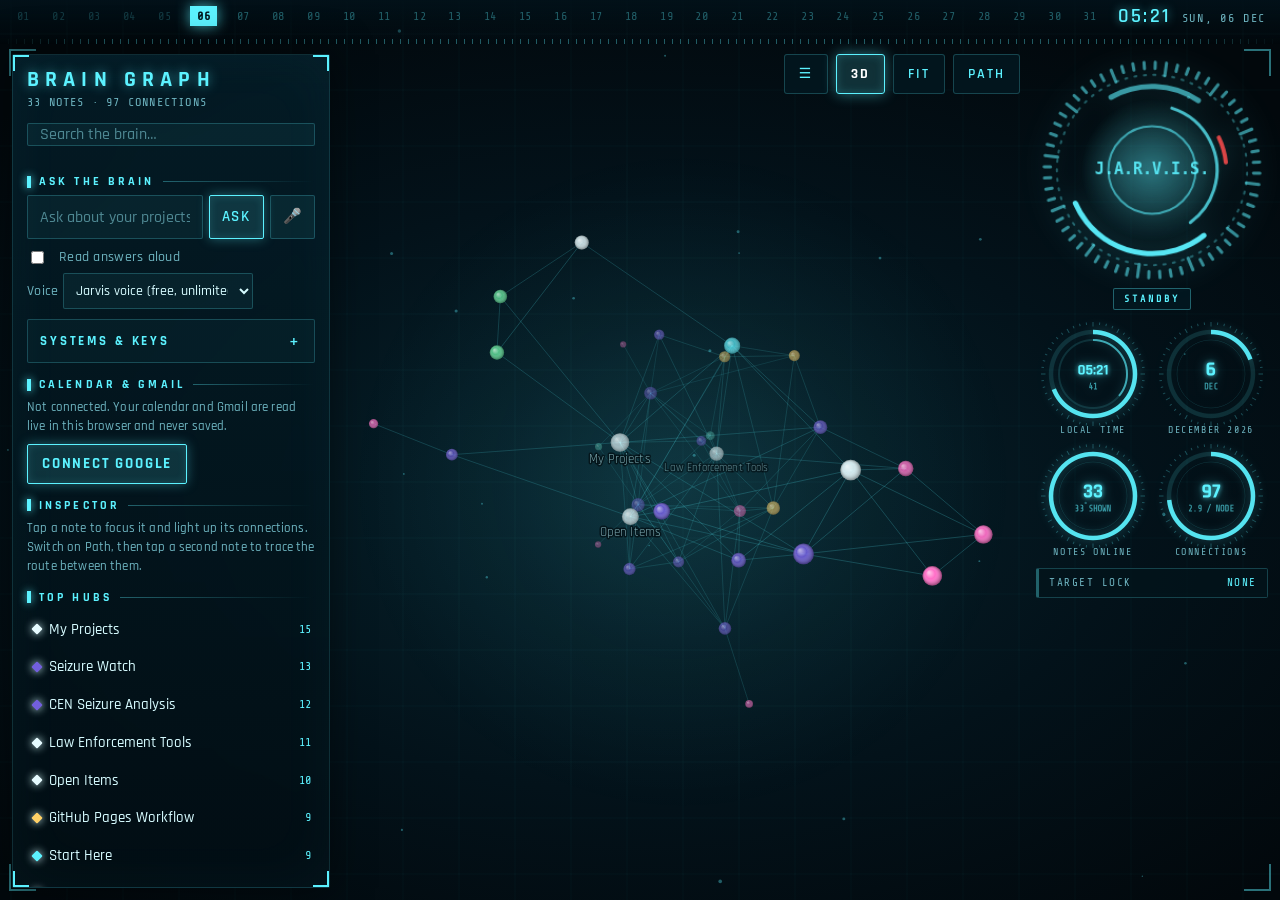
==== commit 0f6973d6: "Jarvis: draw real diagrams (Mermaid) with a full-screen view; keep code blocks readable and unspoken" ====
--- a/site/index.html
+++ b/site/index.html
@@ -10,8 +10,8 @@
 <title>Brain Graph</title>
 <link rel="preconnect" href="https://fonts.googleapis.com"><link rel="preconnect" href="https://fonts.gstatic.com" crossorigin>
 <link rel="stylesheet" href="https://fonts.googleapis.com/css2?family=Rajdhani:wght@500;600;700&family=Share+Tech+Mono&display=swap">
-<link rel="stylesheet" href="style.css?v=62">
-<link rel="stylesheet" href="hud.css?v=62">
+<link rel="stylesheet" href="style.css?v=63">
+<link rel="stylesheet" href="hud.css?v=63">
 </head>
 <body>
 <canvas id="hudbg"></canvas>
@@ -165,9 +165,9 @@
 </aside>
 
 <div id="toast"></div>
-<script src="config.js?v=62"></script>
-<script src="app.js?v=62"></script>
-<script src="hud.js?v=62"></script>
+<script src="config.js?v=63"></script>
+<script src="app.js?v=63"></script>
+<script src="hud.js?v=63"></script>
 <script>
 /* self-update: if Safari served an old copy of this page, reload once with a fresh address */
 (function () { try {
--- a/site/style.css
+++ b/site/style.css
@@ -176,3 +176,13 @@
 #answer code { font-family: ui-monospace, Menlo, monospace; font-size: .92em; }
 #answer .md-follow { display: flex; flex-wrap: wrap; gap: 8px; margin: 10px 0 2px; }
 #answer .md-follow button { min-height: 36px; padding: 6px 14px; cursor: pointer; }
+
+/* ---------- diagrams ---------- */
+.md-diagram { margin: 6px 0 14px; }
+.md-diagram .pic { cursor: zoom-in; text-align: center; }
+.md-diagram .pic svg { max-width: 100%; height: auto; }
+.md-pre { margin: 6px 0 12px; font: 14px/1.35 var(--mono); white-space: pre; overflow-x: auto; }
+#diagFull { position: fixed; inset: 0; z-index: 60; display: flex; flex-direction: column; gap: 10px; padding: calc(14px + env(safe-area-inset-top)) 18px 18px; background: #04121a; }
+#diagFull button { align-self: flex-end; min-height: 48px; padding: 8px 26px; font: 700 20px var(--head); color: var(--accent); background: rgba(92, 242, 255, .1); border: 1px solid var(--accent); border-radius: 2px; cursor: pointer; }
+#diagFull .pic { flex: 1; min-height: 0; display: flex; align-items: center; justify-content: center; }
+#diagFull .pic svg { width: 100% !important; height: 100% !important; max-width: none !important; }
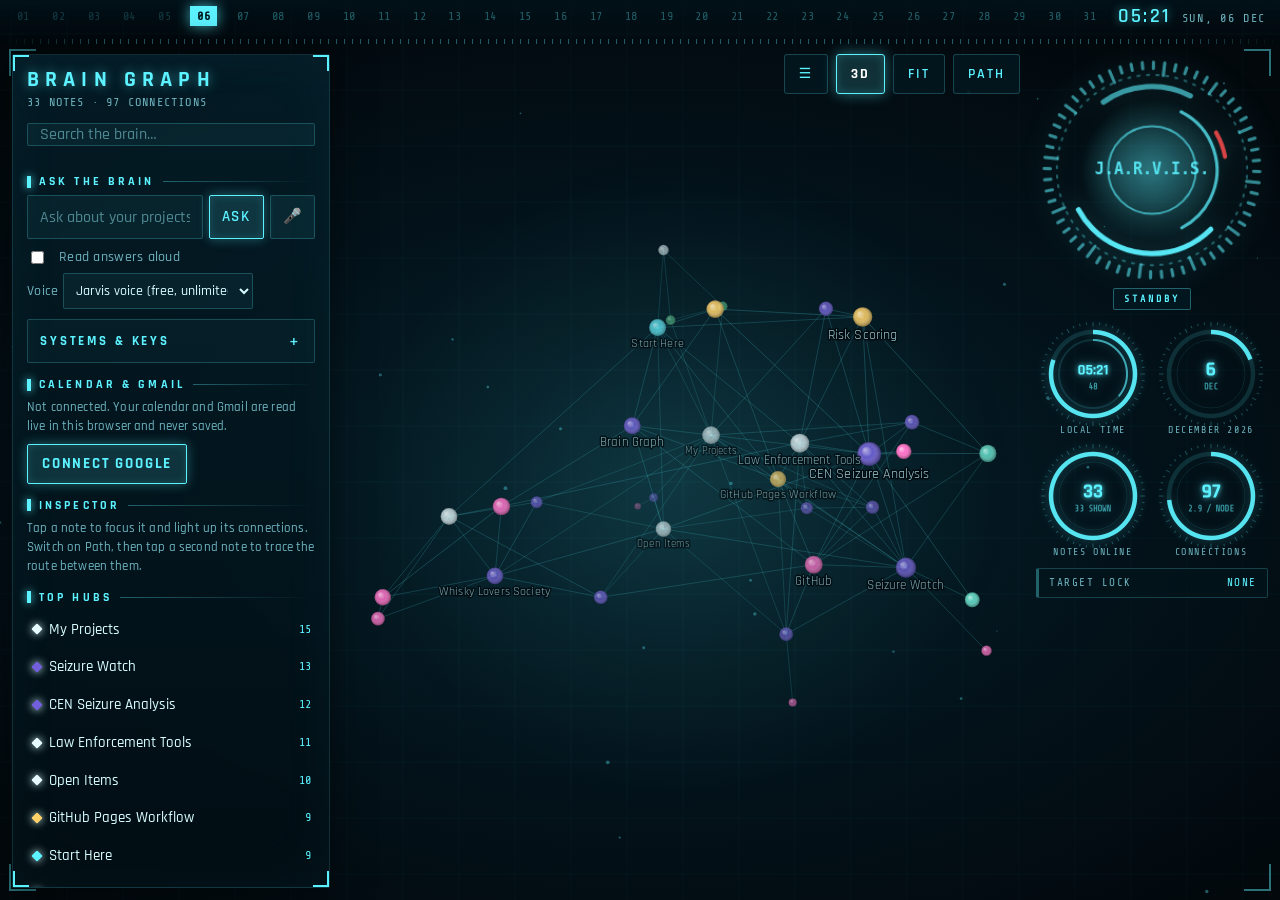
==== commit c26e3bcb: "Jarvis: draw diagrams however the AI labels them; require physically correct arrows Co-Authored-By: " ====
--- a/site/index.html
+++ b/site/index.html
@@ -10,8 +10,8 @@
 <title>Brain Graph</title>
 <link rel="preconnect" href="https://fonts.googleapis.com"><link rel="preconnect" href="https://fonts.gstatic.com" crossorigin>
 <link rel="stylesheet" href="https://fonts.googleapis.com/css2?family=Rajdhani:wght@500;600;700&family=Share+Tech+Mono&display=swap">
-<link rel="stylesheet" href="style.css?v=63">
-<link rel="stylesheet" href="hud.css?v=63">
+<link rel="stylesheet" href="style.css?v=64">
+<link rel="stylesheet" href="hud.css?v=64">
 </head>
 <body>
 <canvas id="hudbg"></canvas>
@@ -165,9 +165,9 @@
 </aside>
 
 <div id="toast"></div>
-<script src="config.js?v=63"></script>
-<script src="app.js?v=63"></script>
-<script src="hud.js?v=63"></script>
+<script src="config.js?v=64"></script>
+<script src="app.js?v=64"></script>
+<script src="hud.js?v=64"></script>
 <script>
 /* self-update: if Safari served an old copy of this page, reload once with a fresh address */
 (function () { try {
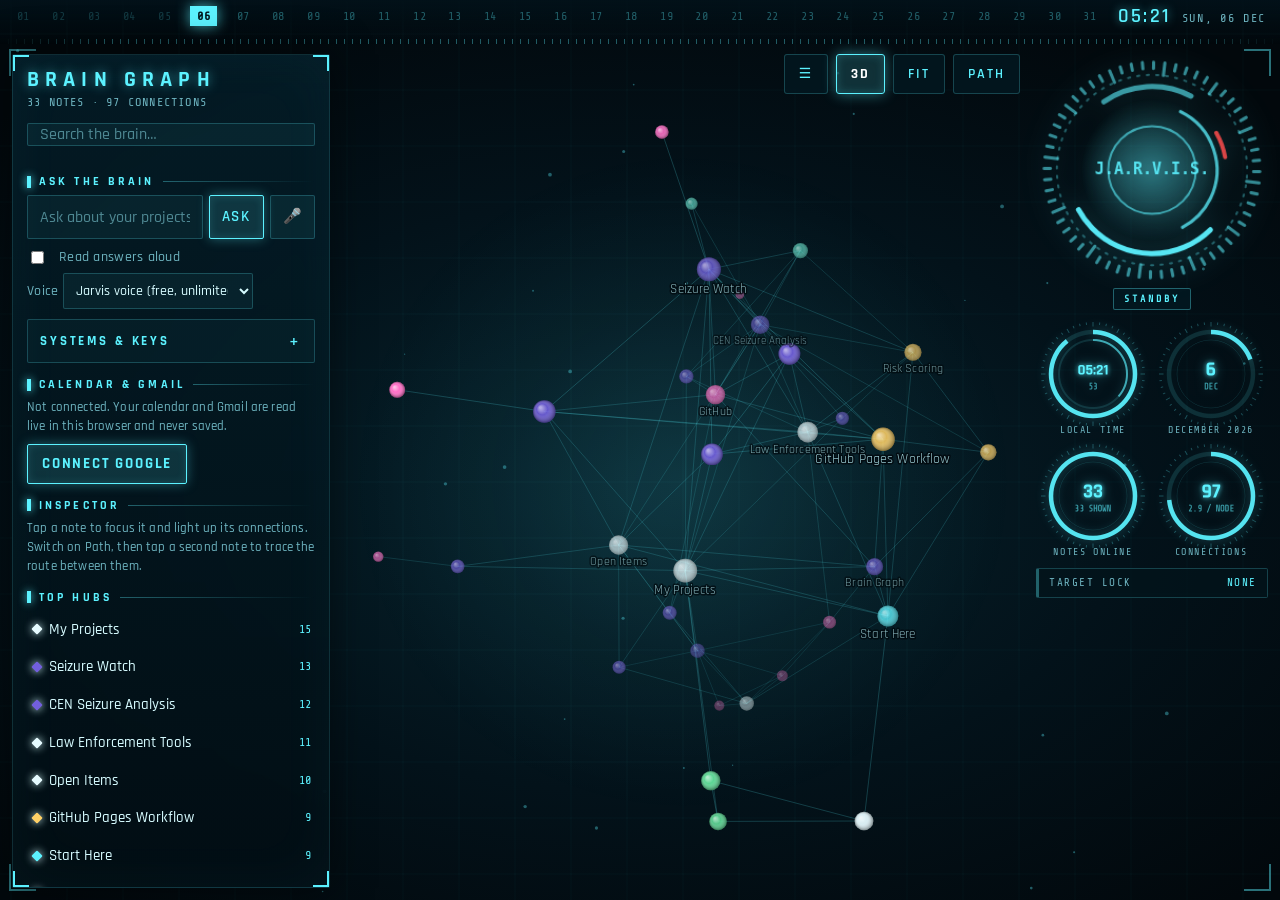
==== commit 8896bbc8: "Jarvis: picture diagrams (ready-made battery illustration, AI-drawn SVG for other topics) Co-Authore" ====
--- a/site/index.html
+++ b/site/index.html
@@ -10,8 +10,8 @@
 <title>Brain Graph</title>
 <link rel="preconnect" href="https://fonts.googleapis.com"><link rel="preconnect" href="https://fonts.gstatic.com" crossorigin>
 <link rel="stylesheet" href="https://fonts.googleapis.com/css2?family=Rajdhani:wght@500;600;700&family=Share+Tech+Mono&display=swap">
-<link rel="stylesheet" href="style.css?v=64">
-<link rel="stylesheet" href="hud.css?v=64">
+<link rel="stylesheet" href="style.css?v=65">
+<link rel="stylesheet" href="hud.css?v=65">
 </head>
 <body>
 <canvas id="hudbg"></canvas>
@@ -165,9 +165,9 @@
 </aside>
 
 <div id="toast"></div>
-<script src="config.js?v=64"></script>
-<script src="app.js?v=64"></script>
-<script src="hud.js?v=64"></script>
+<script src="config.js?v=65"></script>
+<script src="app.js?v=65"></script>
+<script src="hud.js?v=65"></script>
 <script>
 /* self-update: if Safari served an old copy of this page, reload once with a fresh address */
 (function () { try {
--- a/site/style.css
+++ b/site/style.css
@@ -186,3 +186,5 @@
 #diagFull button { align-self: flex-end; min-height: 48px; padding: 8px 26px; font: 700 20px var(--head); color: var(--accent); background: rgba(92, 242, 255, .1); border: 1px solid var(--accent); border-radius: 2px; cursor: pointer; }
 #diagFull .pic { flex: 1; min-height: 0; display: flex; align-items: center; justify-content: center; }
 #diagFull .pic svg { width: 100% !important; height: 100% !important; max-width: none !important; }
+.md-diagram .pic img { display: block; margin: 0 auto; width: 100%; max-height: 44dvh; object-fit: contain; border-radius: 6px; }
+#diagFull .pic img { width: 100%; height: 100%; object-fit: contain; }
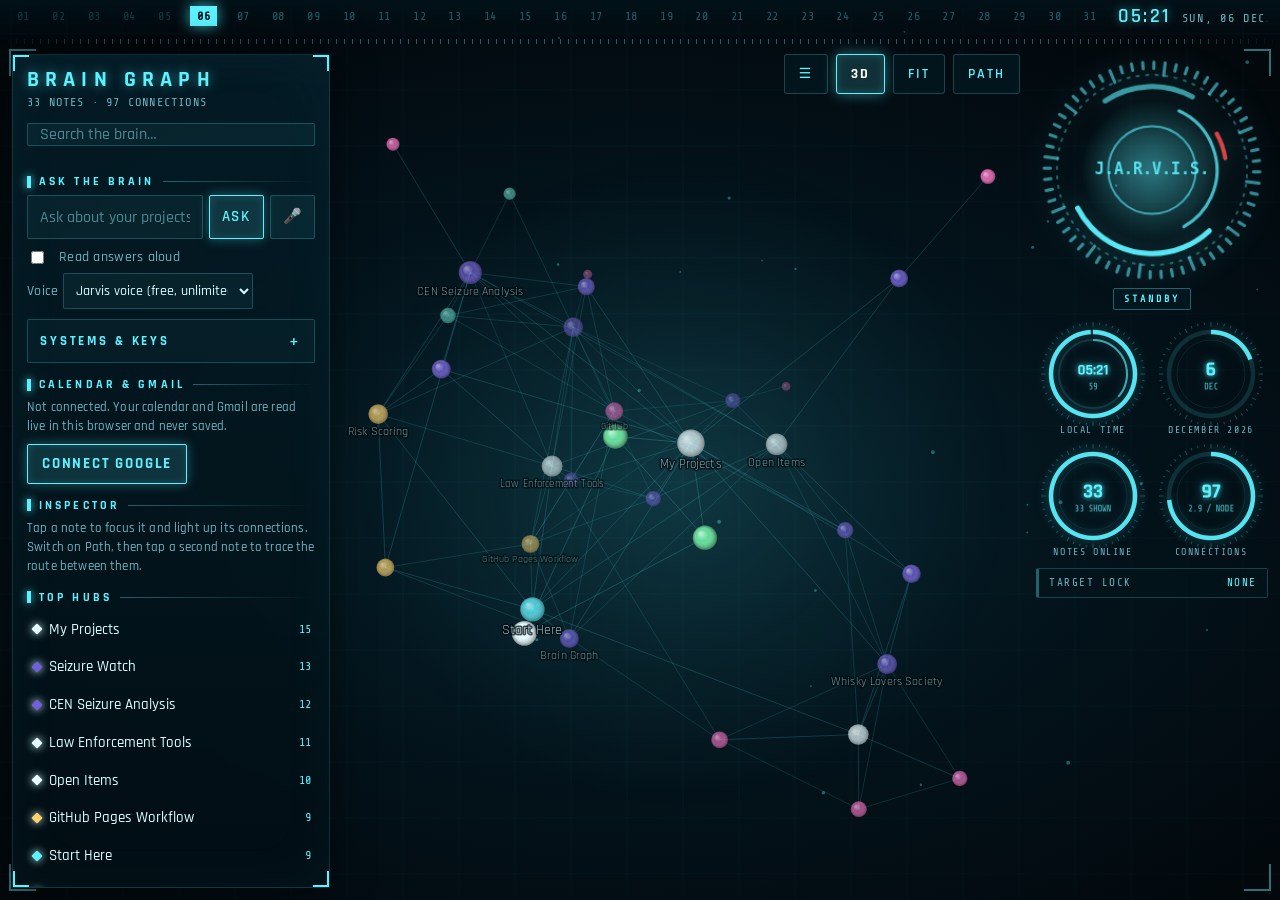
==== commit 7f39cfda: "Jarvis: open a PDF and ask about it (PDF.js, read on the device, page references) Co-Authored-By: Cl" ====
--- a/site/index.html
+++ b/site/index.html
@@ -10,8 +10,8 @@
 <title>Brain Graph</title>
 <link rel="preconnect" href="https://fonts.googleapis.com"><link rel="preconnect" href="https://fonts.gstatic.com" crossorigin>
 <link rel="stylesheet" href="https://fonts.googleapis.com/css2?family=Rajdhani:wght@500;600;700&family=Share+Tech+Mono&display=swap">
-<link rel="stylesheet" href="style.css?v=65">
-<link rel="stylesheet" href="hud.css?v=65">
+<link rel="stylesheet" href="style.css?v=66">
+<link rel="stylesheet" href="hud.css?v=66">
 </head>
 <body>
 <canvas id="hudbg"></canvas>
@@ -165,9 +165,9 @@
 </aside>
 
 <div id="toast"></div>
-<script src="config.js?v=65"></script>
-<script src="app.js?v=65"></script>
-<script src="hud.js?v=65"></script>
+<script src="config.js?v=66"></script>
+<script src="app.js?v=66"></script>
+<script src="hud.js?v=66"></script>
 <script>
 /* self-update: if Safari served an old copy of this page, reload once with a fresh address */
 (function () { try {
